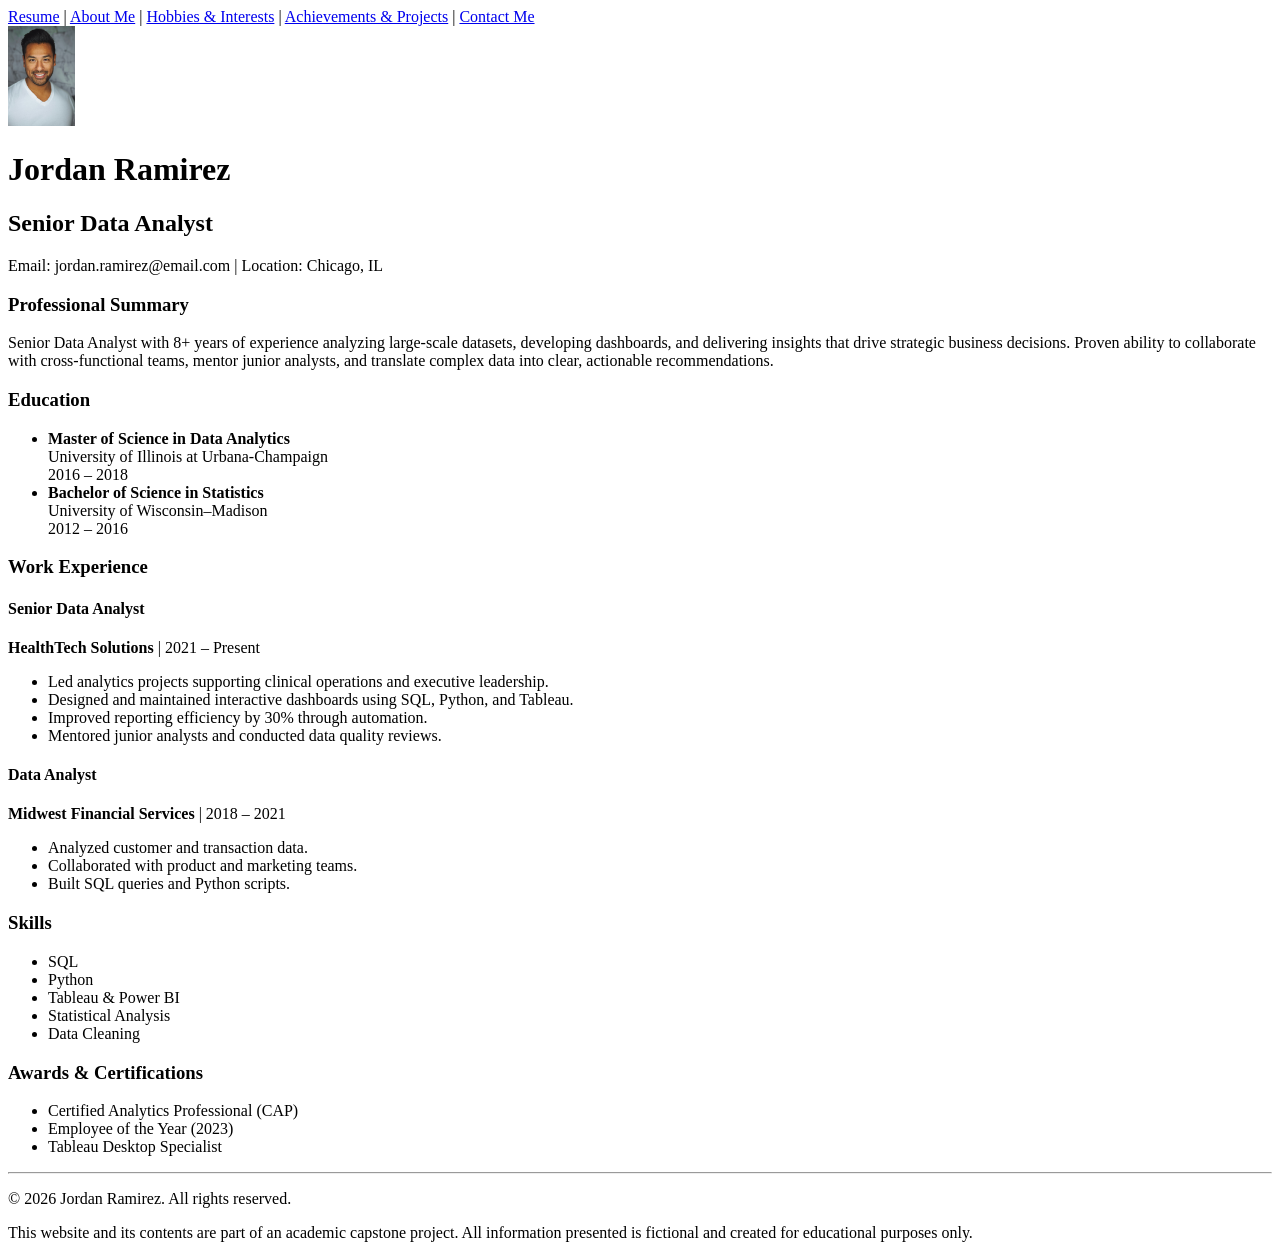
==== index.html @ f20762d7 "My first Capstone project on my full stack Development Bootcamp" ====
<!DOCTYPE html>
<html lang="en">
<head>
    <meta charset="UTF-8">
    <meta name="viewport" content="width=device-width, initial-scale=1.0">
    <title>My Resume</title>
</head>
<body>

    <nav>
        <a href="index.html">Resume</a> |
        <a href="./public/About.html">About Me</a> |
        <a href="./public/hobbies.html">Hobbies & Interests</a> |
        <a href="./public/achievements.html">Achievements & Projects</a> |
        <a href="./public/Contact.html">Contact Me</a>
    </nav>

    <header>
        <img src="./assets/images/profile.jpg" height="100" />
        <h1>Jordan Ramirez</h1>
        <h2>Senior Data Analyst</h2>
        <p>Email: jordan.ramirez@email.com | Location: Chicago, IL</p>
    </header>

    <section id="summary">
        <h3>Professional Summary</h3>
        <p>
            Senior Data Analyst with 8+ years of experience analyzing large-scale datasets,
            developing dashboards, and delivering insights that drive strategic business decisions.
            Proven ability to collaborate with cross-functional teams, mentor junior analysts,
            and translate complex data into clear, actionable recommendations.
        </p>
    </section>

    <section id="education">
        <h3>Education</h3>
        <ul>
            <li>
                <strong>Master of Science in Data Analytics</strong><br>
                University of Illinois at Urbana-Champaign<br>
                2016 – 2018
            </li>
            <li>
                <strong>Bachelor of Science in Statistics</strong><br>
                University of Wisconsin–Madison<br>
                2012 – 2016
            </li>
        </ul>
    </section>

    <section id="experience">
        <h3>Work Experience</h3>

        <article>
            <h4>Senior Data Analyst</h4>
            <p><strong>HealthTech Solutions</strong> | 2021 – Present</p>
            <ul>
                <li>Led analytics projects supporting clinical operations and executive leadership.</li>
                <li>Designed and maintained interactive dashboards using SQL, Python, and Tableau.</li>
                <li>Improved reporting efficiency by 30% through automation.</li>
                <li>Mentored junior analysts and conducted data quality reviews.</li>
            </ul>
        </article>

        <article>
            <h4>Data Analyst</h4>
            <p><strong>Midwest Financial Services</strong> | 2018 – 2021</p>
            <ul>
                <li>Analyzed customer and transaction data.</li>
                <li>Collaborated with product and marketing teams.</li>
                <li>Built SQL queries and Python scripts.</li>
            </ul>
        </article>
    </section>

    <section id="skills">
        <h3>Skills</h3>
        <ul>
            <li>SQL</li>
            <li>Python</li>
            <li>Tableau & Power BI</li>
            <li>Statistical Analysis</li>
            <li>Data Cleaning</li>
        </ul>
    </section>

    <section id="achievements">
        <h3>Awards & Certifications</h3>
        <ul>
            <li>Certified Analytics Professional (CAP)</li>
            <li>Employee of the Year (2023)</li>
            <li>Tableau Desktop Specialist</li>
        </ul>
    </section>

    <footer>
    <hr>
    <p>&copy; 2026 Jordan Ramirez. All rights reserved.</p>
    <p>
        This website and its contents are part of an academic capstone project.
        All information presented is fictional and created for educational purposes only.
    </p>
</footer>


</body>
</html>
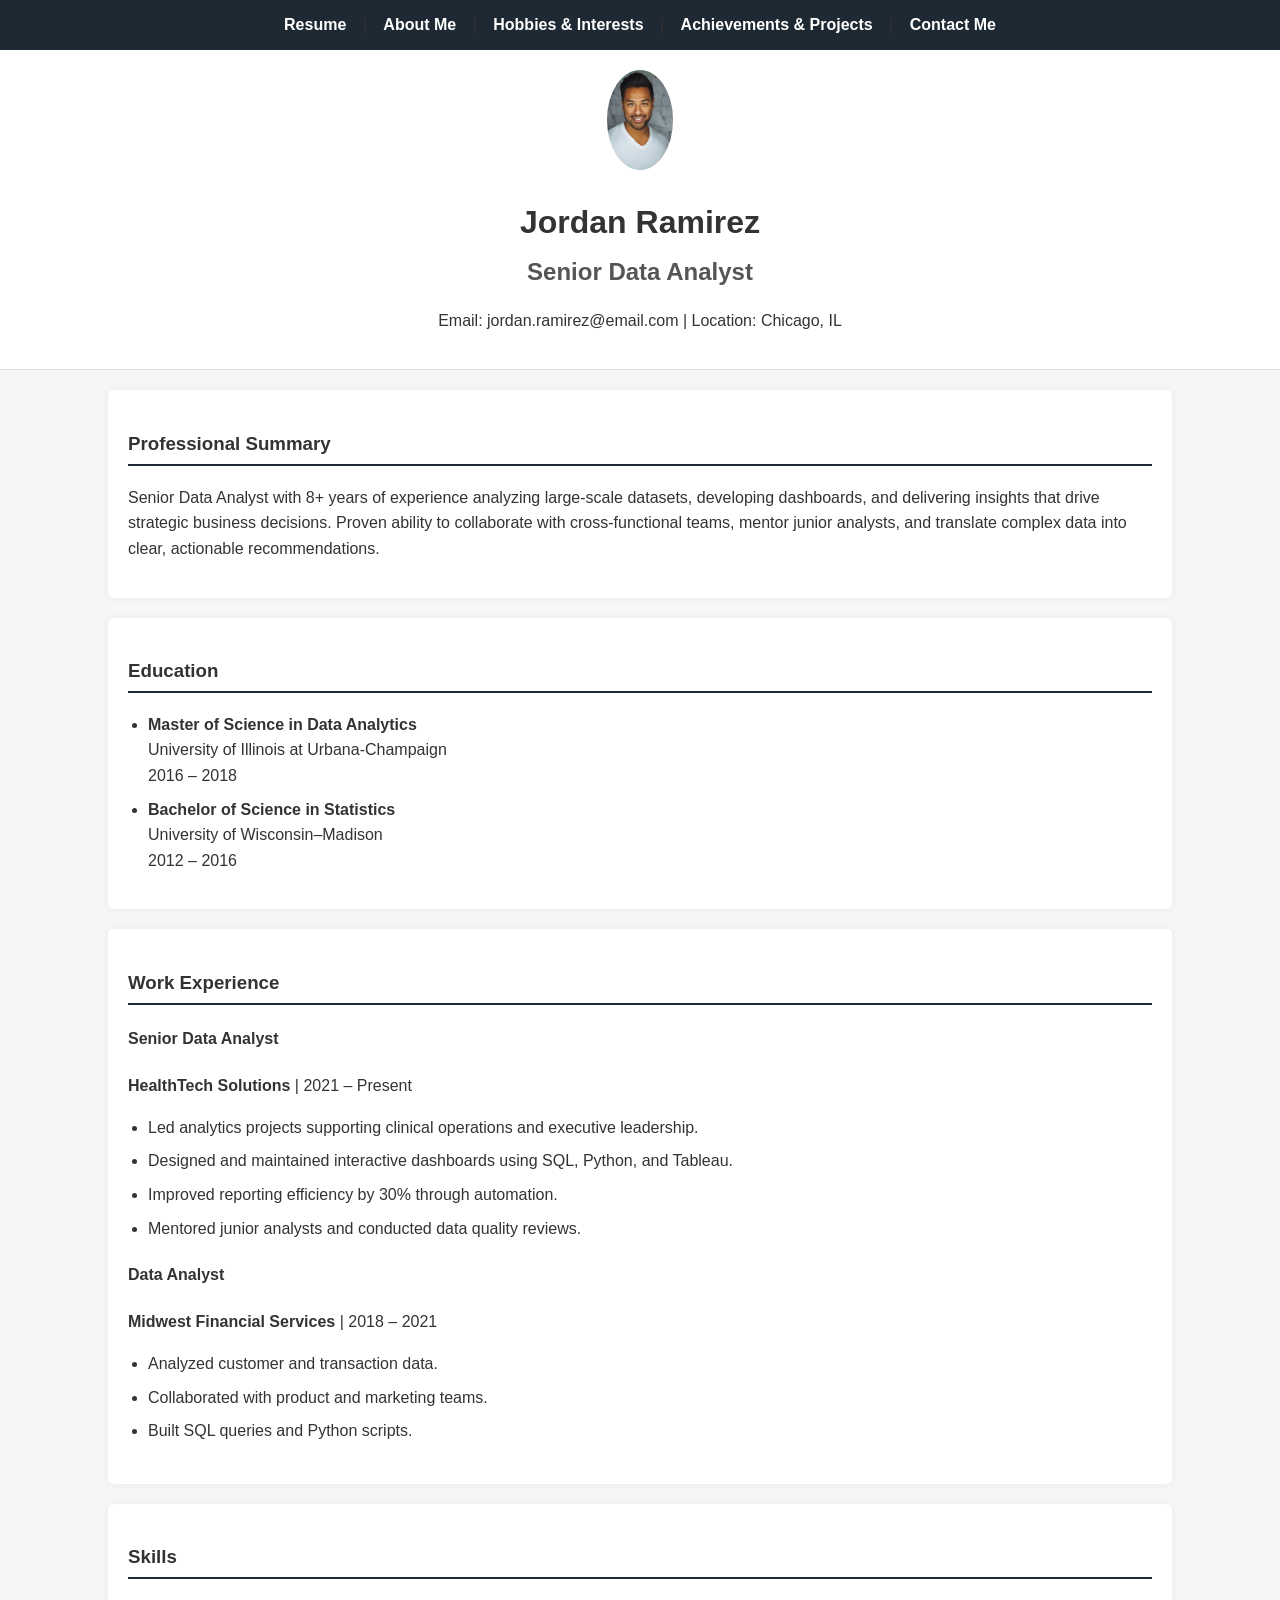
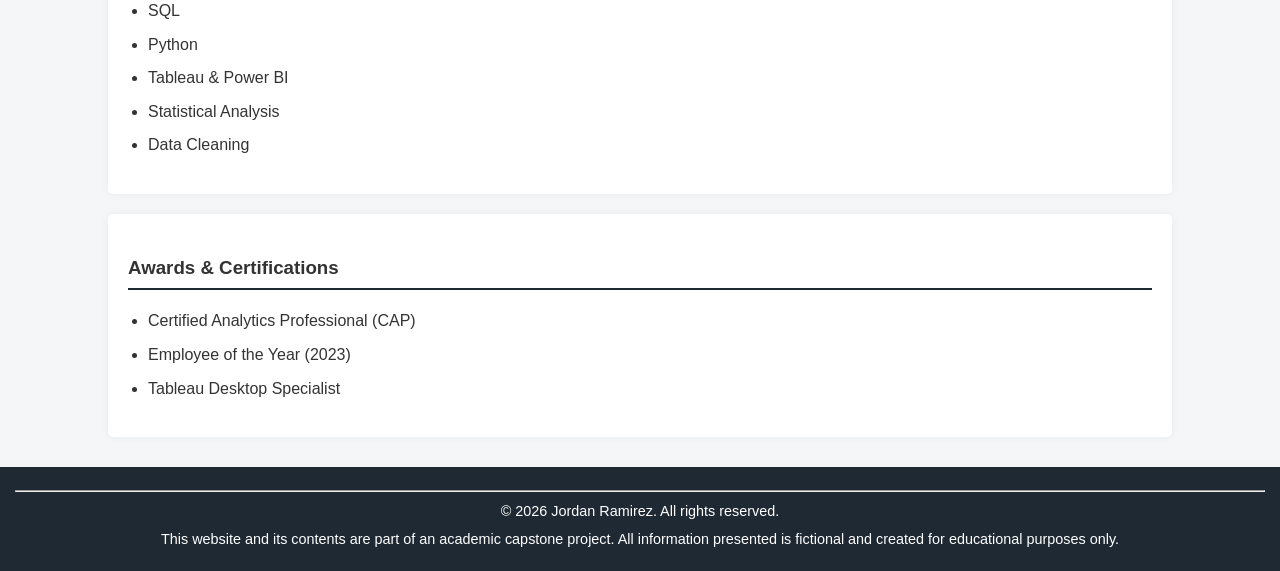
==== commit 78c03147: "styled" ====
--- a/index.html
+++ b/index.html
@@ -4,6 +4,7 @@
     <meta charset="UTF-8">
     <meta name="viewport" content="width=device-width, initial-scale=1.0">
     <title>My Resume</title>
+    <link rel="stylesheet", href="css/style.css">
 </head>
 <body>
 
--- a/css/style.css
+++ b/css/style.css
@@ -0,0 +1,92 @@
+/* Reset some default browser styles */
+body {
+    margin: 0;
+    padding: 0;
+    font-family: Arial, Helvetica, sans-serif;
+    background-color: #f4f6f8;
+    color: #333;
+    line-height: 1.6;
+}
+
+/* Navigation bar */
+nav {
+    background-color: #1f2933;
+    padding: 12px;
+    text-align: center;
+}
+
+nav a {
+    color: #ffffff;
+    text-decoration: none;
+    margin: 0 12px;
+    font-weight: bold;
+}
+
+nav a:hover {
+    text-decoration: underline;
+}
+
+/* Header section */
+header {
+    background-color: #ffffff;
+    text-align: center;
+    padding: 20px;
+    border-bottom: 1px solid #ddd;
+}
+
+header img {
+    border-radius: 50%;
+    margin-bottom: 10px;
+}
+
+header h1 {
+    margin: 10px 0 5px 0;
+}
+
+header h2 {
+    margin: 0;
+    color: #555;
+}
+
+/* Main content sections */
+section {
+    background-color: #ffffff;
+    margin: 20px auto;
+    padding: 20px;
+    width: 80%;
+    border-radius: 5px;
+    box-shadow: 0 0 8px rgba(0, 0, 0, 0.05);
+}
+
+section h3 {
+    border-bottom: 2px solid #1f2933;
+    padding-bottom: 5px;
+}
+
+/* Lists */
+ul {
+    padding-left: 20px;
+}
+
+li {
+    margin-bottom: 8px;
+}
+
+/* Articles (work experience & projects) */
+article {
+    margin-bottom: 20px;
+}
+
+/* Footer */
+footer {
+    background-color: #1f2933;
+    color: #ffffff;
+    text-align: center;
+    padding: 15px;
+    margin-top: 30px;
+}
+
+footer p {
+    margin: 5px 0;
+    font-size: 0.9em;
+}
